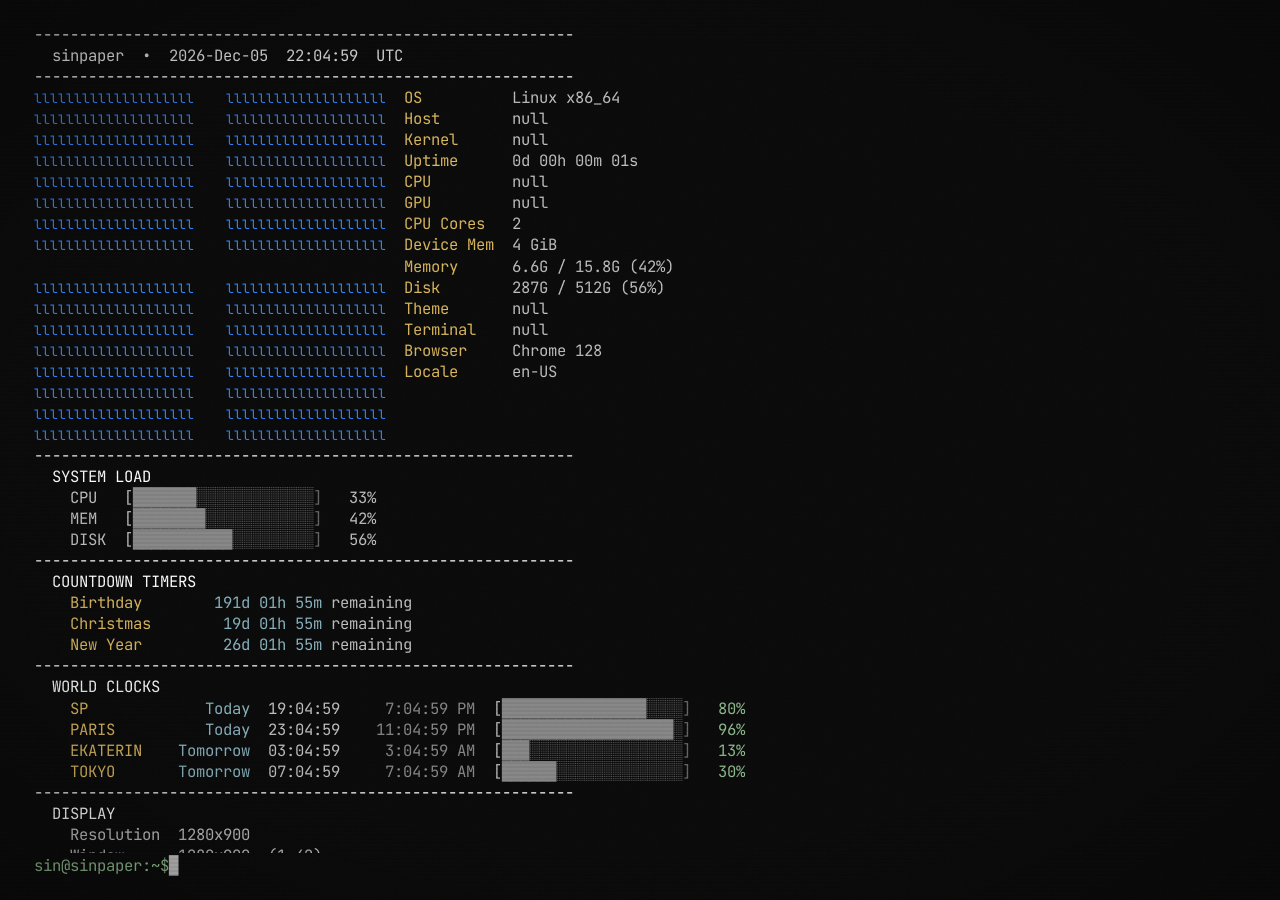
==== index.html @ c22bdb25 "Initial commit, vibecoded some stuff. This is ass." ====
<!DOCTYPE html>
<html lang="en">
<head>
<meta charset="UTF-8">
<meta name="viewport" content="width=device-width, initial-scale=1.0">
<title>sinpaper</title>
<link rel="stylesheet" href="style.css">
</head>
<body>
<div id="terminal">
  <div id="output"></div>
  <div id="prompt-line">
    <span id="prompt-user">sin@sinpaper:~$</span>
    <span id="cursor">&#9608;</span>
  </div>
</div>
<div id="scanlines"></div>
<div id="noise"></div>
<script src="script.js"></script>
</body>
</html>
---- style.css ----
@import url('https://fonts.googleapis.com/css2?family=JetBrains+Mono:wght@400;500;700&display=swap');

* {
  margin:  0;
  padding: 0;
  box-sizing: border-box;
}

body {
  background: #0a0a0a;
  color:  #c0c0c0;
  font-family: 'JetBrains Mono', Consolas, monospace;
  font-size: 15.6px;
  line-height: 1.35;
  width:  100vw;
  height: 100vh;
  overflow: hidden;
  display: flex;
  align-items: center;
  justify-content: center;
}

#terminal {
  width:  100%;
  height: 100%;
  padding: 24px 34px;
  display: flex;
  flex-direction: column;
  position: relative;
  z-index: 2;
}

#output {
  flex: 1;
  overflow: hidden;
  white-space: pre-wrap;
  word-break: break-all;
}

/* ── prompt line ───────────────────────────────── */
#prompt-line {
  display: flex;
  align-items: center;
  margin-top: 2px;
}

#prompt-user {
  color: #8fbc8f;
  white-space: nowrap;
  user-select: none;
}

#cursor {
  color: #c0c0c0;
  animation: blink 1s step-end infinite;
  font-size: 15.6px;
  line-height: 1;
  margin-left: 0;
}

@keyframes blink {
  0%, 100% { opacity: 1; }
  50%      { opacity: 0; }
}

/* ── scanlines ────────────────────────────────── */
#scanlines {
  position: fixed;
  top:   0; left: 0;
  width:  100%;
  height: 100%;
  pointer-events: none;
  z-index: 9999;
  background: repeating-linear-gradient(
    to bottom,
    transparent 0px,
    transparent 2px,
    rgba(0,0,0,0.06) 2px,
    rgba(0,0,0,0.06) 4px
  );
}

/* ── subtle noise overlay ─────────────────────── */
#noise {
  position: fixed;
  top:   0; left: 0;
  width:  100%;
  height: 100%;
  pointer-events: none;
  z-index: 9998;
  opacity: 0.025;
  background-image: url("data:image/svg+xml,%3Csvg viewBox='0 0 256 256' xmlns='http://www.w3.org/2000/svg'%3E%3Cfilter id='n'%3E%3CfeTurbulence type='fractalNoise' baseFrequency='0.9' numOctaves='4' stitchTiles='stitch'/%3E%3C/filter%3E%3Crect width='100%25' height='100%25' filter='url(%23n)'/%3E%3C/svg%3E");
  background-repeat: repeat;
  background-size: 256px 256px;
}

/* ── CRT vignette ─────────────────────────────── */
body::after {
  content: '';
  position: fixed;
  top: 0; left: 0;
  width: 100%;
  height: 100%;
  pointer-events: none;
  z-index: 9997;
  background: radial-gradient(ellipse at center, transparent 60%, rgba(0,0,0,0.30) 100%);
}

/* ── output lines ─────────────────────────────── */
.line          { width: 100%; color: #c0c0c0; }
.line-dim      { color: #ffffff; }
.line-bright   { color: #e0e0e0; }

/* ── ASCII art (blue) ─────────────────────────── */
.ascii-blue {
  color: #3385ff;
  white-space: pre;
  font-size: 13px;
  line-height: 1.1;
}

/* ── divider ──────────────────────────────────── */
.divider {
  color: #ffffff;
  user-select: none;
}

/* ── label (yellow) ───────────────────────────── */
.label  { color: #dbb85e; }

/* ── progress bar ─────────────────────────────── */
.pb-open  { color: #b9b9b9; }
.pb-fill   { color: #888; }
.pb-empty  { color: #646464; }
.pb-close  { color: #666; }

/* ── timer value ──────────────────────────────── */
.timer-val { color: #8ab4c0; }

/* ── clock value ──────────────────────────────── */
.clock-label { color: #dbb85e; }
.clock-day   { color: #8ab4c0; }
.clock-time24 { color: #c0c0c0; }
.clock-time12 { color: #888; }
.clock-bar   { color: #8fbc8f; }
.clock-pct   { color: #8fbc8f; }

/* ── log panel ────────────────────────────────── */
.log-line {
  color: #555;
  font-size: 13px;
  line-height: 1.3;
}
.log-line .log-warn  { color: #c0a04a; }
.log-line .log-info  { color: #559; }
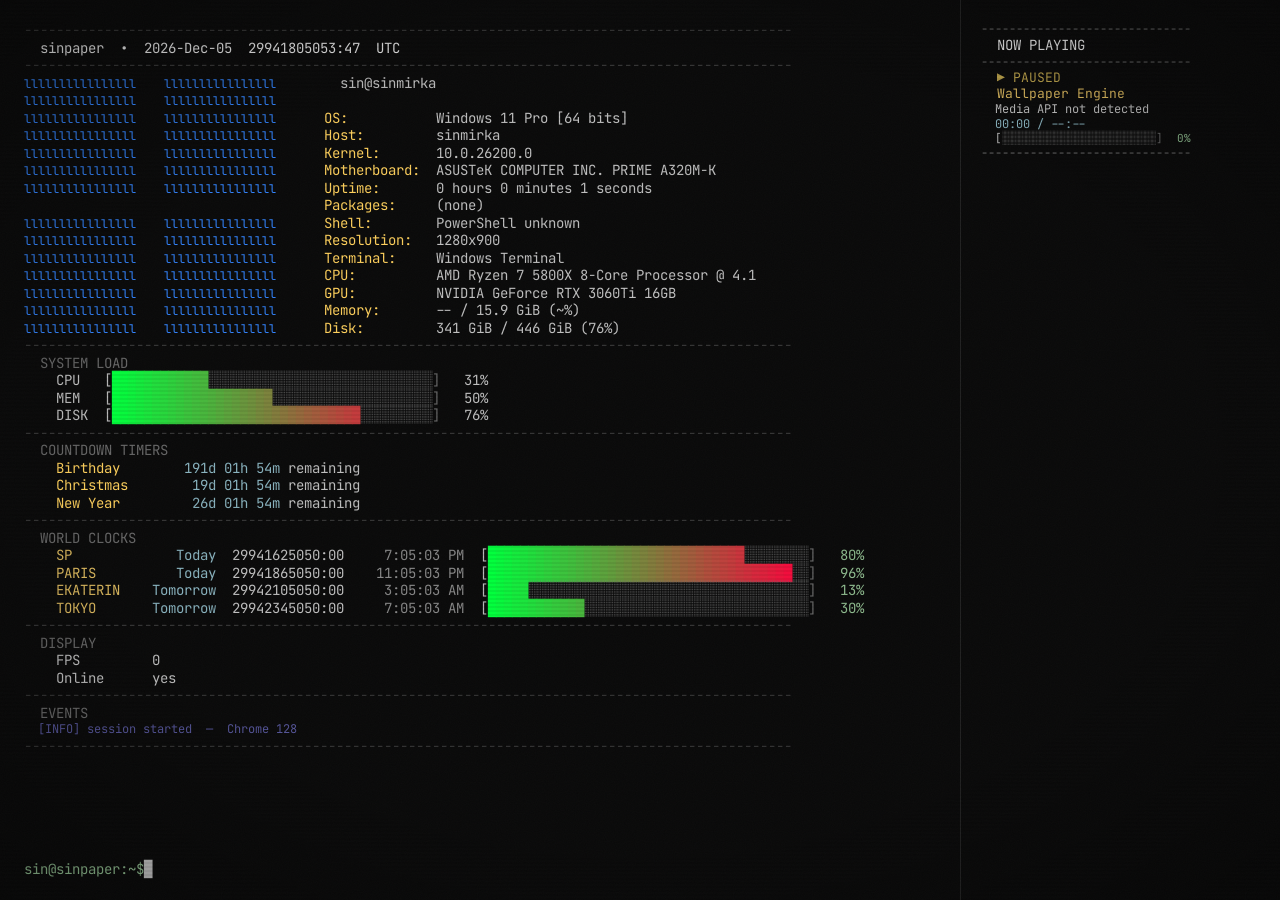
==== commit aafb70e3: "Add wallpaper engine media API support" ====
--- a/index.html
+++ b/index.html
@@ -7,15 +7,22 @@
 <link rel="stylesheet" href="style.css">
 </head>
 <body>
-<div id="terminal">
-  <div id="output"></div>
-  <div id="prompt-line">
-    <span id="prompt-user">sin@sinpaper:~$</span>
-    <span id="cursor">&#9608;</span>
+<div id="container">
+  <div id="terminal">
+    <div id="output"></div>
+    <div id="prompt-line">
+      <span id="prompt-user">sin@sinpaper:~$</span>
+      <span id="cursor">&#9608;</span>
+    </div>
+  </div>
+  <div id="media-panel">
+    <div id="media-output"></div>
   </div>
 </div>
 <div id="scanlines"></div>
 <div id="noise"></div>
+<canvas id="thumb-canvas" style="display:none;"></canvas>
 <script src="script.js"></script>
+<script src="media-player.js"></script>
 </body>
 </html>
--- a/style.css
+++ b/style.css
@@ -10,8 +10,8 @@
   background: #0a0a0a;
   color:  #c0c0c0;
   font-family: 'JetBrains Mono', Consolas, monospace;
-  font-size: 15.6px;
-  line-height: 1.35;
+  font-size: 14px;
+  line-height: 1.25;
   width:  100vw;
   height: 100vh;
   overflow: hidden;
@@ -20,17 +20,40 @@
   justify-content: center;
 }
 
-#terminal {
+#container {
   width:  100%;
   height: 100%;
-  padding: 24px 34px;
   display: flex;
-  flex-direction: column;
+  flex-direction: row;
   position: relative;
   z-index: 2;
 }
 
+#terminal {
+  flex: 1;
+  height: 100%;
+  padding: 22px 24px;
+  display: flex;
+  flex-direction: column;
+}
+
 #output {
+  flex: 1;
+  overflow: hidden;
+  white-space: pre-wrap;
+  word-break: break-all;
+}
+
+#media-panel {
+  width: 320px;
+  height: 100%;
+  padding: 22px 20px;
+  display: flex;
+  flex-direction: column;
+  border-left: 1px solid #222;
+}
+
+#media-output {
   flex: 1;
   overflow: hidden;
   white-space: pre-wrap;
@@ -53,7 +76,7 @@
 #cursor {
   color: #c0c0c0;
   animation: blink 1s step-end infinite;
-  font-size: 15.6px;
+  font-size: 14px;
   line-height: 1;
   margin-left: 0;
 }
@@ -108,25 +131,25 @@
 
 /* ── output lines ─────────────────────────────── */
 .line          { width: 100%; color: #c0c0c0; }
-.line-dim      { color: #ffffff; }
+.line-dim      { color: #686868; }
 .line-bright   { color: #e0e0e0; }
 
 /* ── ASCII art (blue) ─────────────────────────── */
 .ascii-blue {
   color: #3385ff;
   white-space: pre;
-  font-size: 13px;
+  font-size: 12px;
   line-height: 1.1;
 }
 
 /* ── divider ──────────────────────────────────── */
 .divider {
-  color: #ffffff;
+  color: #383838;
   user-select: none;
 }
 
 /* ── label (yellow) ───────────────────────────── */
-.label  { color: #dbb85e; }
+.label  { color: #ffd15d; }
 
 /* ── progress bar ─────────────────────────────── */
 .pb-open  { color: #b9b9b9; }
@@ -148,8 +171,19 @@
 /* ── log panel ────────────────────────────────── */
 .log-line {
   color: #555;
-  font-size: 13px;
+  font-size: 12px;
   line-height: 1.3;
 }
 .log-line .log-warn  { color: #c0a04a; }
-.log-line .log-info  { color: #559; }+.log-line .log-info  { color: #559; }
+
+/* ── media panel ──────────────────────────────── */
+.media-line     { width: 100%; color: #c0c0c0; font-size: 13px; }
+.media-dim      { color: #686868; font-size: 12px; }
+.media-bright   { color: #e0e0e0; }
+.media-title    { color: #dbb85e; font-size: 13px; }
+.media-sub      { color: #888; font-size: 11px; }
+.media-pthumb   { color: #555; white-space: pre; font-size: 10px; line-height: 1.05; }
+.media-artist   { color: #c0c0c0; font-size: 12px; }
+.media-status   { color: #8ab4c0; font-size: 12px; }
+.media-progress { color: #8fbc8f; font-size: 11px; }
